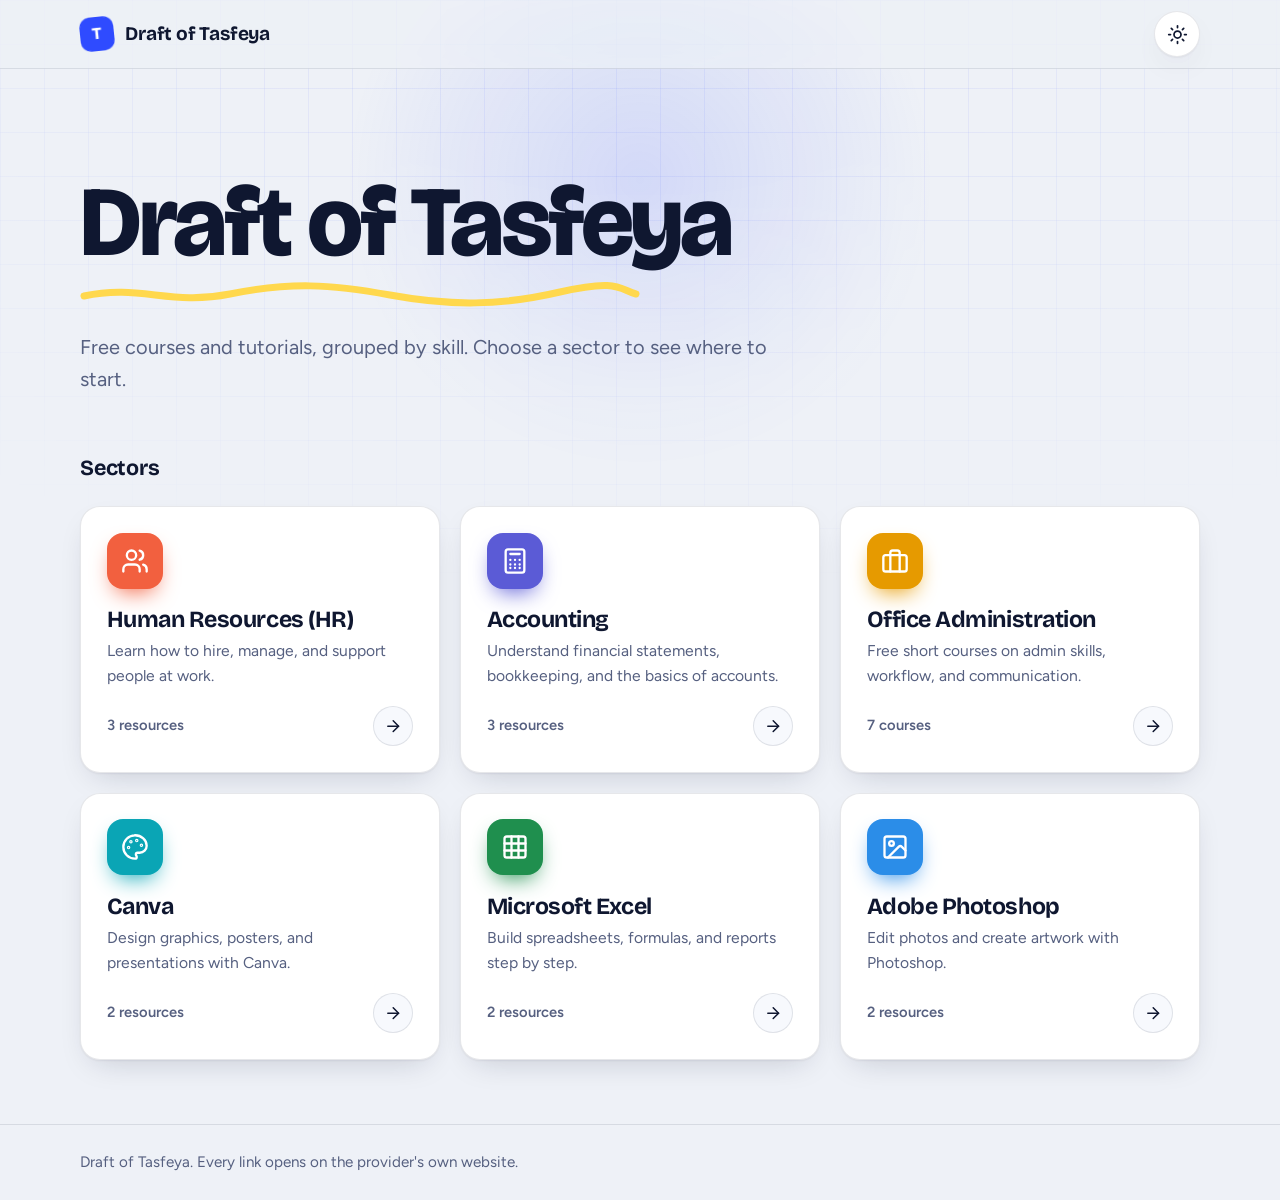
==== tasfeya/index.html @ 1745599a "resources" ====
<!DOCTYPE html>
<html lang="en" data-theme="light">
<head>
<meta charset="utf-8">
<meta name="viewport" content="width=device-width, initial-scale=1, viewport-fit=cover">
<title>Draft of Tasfeya</title>
<meta name="description" content="Free courses and tutorials for HR, accounting, office administration, Canva, Excel, and Photoshop.">
<meta name="theme-color" content="#eef1f7" media="(prefers-color-scheme: light)">
<meta name="theme-color" content="#0a0e1f" media="(prefers-color-scheme: dark)">
<link rel="icon" href="data:image/svg+xml,%3Csvg xmlns='http://www.w3.org/2000/svg' viewBox='0 0 32 32'%3E%3Crect width='32' height='32' rx='9' fill='%232f4bff'/%3E%3Ctext x='16' y='23' font-family='Arial' font-weight='800' font-size='20' text-anchor='middle' fill='white'%3ET%3C/text%3E%3C/svg%3E">
<link rel="preconnect" href="https://fonts.googleapis.com">
<link rel="preconnect" href="https://fonts.gstatic.com" crossorigin>
<link href="https://fonts.googleapis.com/css2?family=Bricolage+Grotesque:opsz,wght@12..96,500;12..96,600;12..96,700;12..96,800&family=Figtree:wght@400;500;600;700&display=swap" rel="stylesheet">
<script>
(function(){var t;try{t=localStorage.getItem('tasfeya-theme')}catch(e){}
if(!t)t=window.matchMedia('(prefers-color-scheme: dark)').matches?'dark':'light';
document.documentElement.setAttribute('data-theme',t);})();
</script>
<link rel="stylesheet" href="css/style.css">
</head>
<body>
<div class="bg" aria-hidden="true"></div>
<header class="site-header">
  <div class="wrap bar">
    <a class="brand" href="index.html" aria-label="Draft of Tasfeya home"><span class="brand-mark">T</span><span>Draft of Tasfeya</span></a>
    <button class="theme-toggle" type="button" aria-label="Switch color mode"><svg class="icon sun" viewBox="0 0 24 24" aria-hidden="true"><circle cx="12" cy="12" r="4"/><path d="M12 2v2M12 20v2M4.93 4.93l1.41 1.41M17.66 17.66l1.41 1.41M2 12h2M20 12h2M4.93 19.07l1.41-1.41M17.66 6.34l1.41-1.41"/></svg><svg class="icon moon" viewBox="0 0 24 24" aria-hidden="true"><path d="M12 3a6 6 0 0 0 9 9 9 9 0 1 1-9-9Z"/></svg></button>
  </div>
</header>
<main>
  <section class="hero wrap">
    <h1>Draft of Tasfeya</h1>
    <svg class="squiggle" viewBox="0 0 560 24" preserveAspectRatio="none" aria-hidden="true"><path d="M4 14 C 60 2, 90 24, 150 12 S 250 2, 310 13 S 420 24, 480 10 S 540 8, 556 12"/></svg>
    <p class="lead">Free courses and tutorials, grouped by skill. Choose a sector to see where to start.</p>
  </section>
  <section class="wrap" aria-labelledby="sectors-h">
    <h2 class="section-title" id="sectors-h">Sectors</h2>
    <div class="sectors">
      <a class="sector" href="hr.html" style="--c:#f2603f;--i:0">
        <span class="tile"><svg class="icon" viewBox="0 0 24 24" aria-hidden="true"><path d="M16 21v-2a4 4 0 0 0-4-4H6a4 4 0 0 0-4 4v2"/><circle cx="9" cy="7" r="4"/><path d="M22 21v-2a4 4 0 0 0-3-3.87"/><path d="M16 3.13a4 4 0 0 1 0 7.75"/></svg></span>
        <div><h3>Human Resources (HR)</h3><p>Learn how to hire, manage, and support people at work.</p></div>
        <div class="sector-foot"><span>3 resources</span><span class="go"><svg class="icon" viewBox="0 0 24 24" aria-hidden="true"><path d="M5 12h14"/><path d="m12 5 7 7-7 7"/></svg></span></div>
      </a>
      <a class="sector" href="acc.html" style="--c:#5b5bd6;--i:1">
        <span class="tile"><svg class="icon" viewBox="0 0 24 24" aria-hidden="true"><rect x="4" y="2" width="16" height="20" rx="2"/><path d="M8 6h8"/><path d="M8 11h.01M12 11h.01M16 11h.01M8 15h.01M12 15h.01M16 15h.01M8 18h.01M12 18h.01M16 18h.01"/></svg></span>
        <div><h3>Accounting</h3><p>Understand financial statements, bookkeeping, and the basics of accounts.</p></div>
        <div class="sector-foot"><span>3 resources</span><span class="go"><svg class="icon" viewBox="0 0 24 24" aria-hidden="true"><path d="M5 12h14"/><path d="m12 5 7 7-7 7"/></svg></span></div>
      </a>
      <a class="sector" href="ofad.html" style="--c:#e69a00;--i:2">
        <span class="tile"><svg class="icon" viewBox="0 0 24 24" aria-hidden="true"><rect x="2" y="7" width="20" height="14" rx="2"/><path d="M16 21V5a2 2 0 0 0-2-2h-4a2 2 0 0 0-2 2v16"/></svg></span>
        <div><h3>Office Administration</h3><p>Free short courses on admin skills, workflow, and communication.</p></div>
        <div class="sector-foot"><span>7 courses</span><span class="go"><svg class="icon" viewBox="0 0 24 24" aria-hidden="true"><path d="M5 12h14"/><path d="m12 5 7 7-7 7"/></svg></span></div>
      </a>
      <a class="sector" href="canva.html" style="--c:#0aa5b5;--i:3">
        <span class="tile"><svg class="icon" viewBox="0 0 24 24" aria-hidden="true"><circle cx="13.5" cy="6.5" r=".5"/><circle cx="17.5" cy="10.5" r=".5"/><circle cx="8.5" cy="7.5" r=".5"/><circle cx="6.5" cy="12.5" r=".5"/><path d="M12 2C6.5 2 2 6.5 2 12s4.5 10 10 10c.93 0 1.5-.67 1.5-1.5 0-.39-.15-.74-.39-1.04-.23-.29-.38-.63-.38-1.04 0-.83.67-1.5 1.5-1.5H16c3.31 0 6-2.69 6-6 0-4.96-4.5-9-10-9z"/></svg></span>
        <div><h3>Canva</h3><p>Design graphics, posters, and presentations with Canva.</p></div>
        <div class="sector-foot"><span>2 resources</span><span class="go"><svg class="icon" viewBox="0 0 24 24" aria-hidden="true"><path d="M5 12h14"/><path d="m12 5 7 7-7 7"/></svg></span></div>
      </a>
      <a class="sector" href="msx.html" style="--c:#1f8f4e;--i:4">
        <span class="tile"><svg class="icon" viewBox="0 0 24 24" aria-hidden="true"><rect x="3" y="3" width="18" height="18" rx="2"/><path d="M3 9h18M3 15h18M9 3v18M15 3v18"/></svg></span>
        <div><h3>Microsoft Excel</h3><p>Build spreadsheets, formulas, and reports step by step.</p></div>
        <div class="sector-foot"><span>2 resources</span><span class="go"><svg class="icon" viewBox="0 0 24 24" aria-hidden="true"><path d="M5 12h14"/><path d="m12 5 7 7-7 7"/></svg></span></div>
      </a>
      <a class="sector" href="adobe.html" style="--c:#2b8de8;--i:5">
        <span class="tile"><svg class="icon" viewBox="0 0 24 24" aria-hidden="true"><rect x="3" y="3" width="18" height="18" rx="2"/><circle cx="9" cy="9" r="2"/><path d="m21 15-3.09-3.09a2 2 0 0 0-2.82 0L6 21"/></svg></span>
        <div><h3>Adobe Photoshop</h3><p>Edit photos and create artwork with Photoshop.</p></div>
        <div class="sector-foot"><span>2 resources</span><span class="go"><svg class="icon" viewBox="0 0 24 24" aria-hidden="true"><path d="M5 12h14"/><path d="m12 5 7 7-7 7"/></svg></span></div>
      </a>
    </div>
  </section>
</main>
<footer class="site-footer"><div class="wrap">Draft of Tasfeya. Every link opens on the provider's own website.</div></footer>
<script src="js/main.js"></script>
</body>
</html>
---- tasfeya/css/style.css ----
/* Draft of Tasfeya — shared styles */
:root{
  --bg:#eef1f7; --bg-2:#e4e9f3; --surface:#ffffff; --surface-2:#f7f9fd;
  --text:#0f1730; --muted:#566080; --line:rgba(15,23,48,.10); --grid:rgba(47,75,255,.07);
  --accent:#2f4bff; --accent-ink:#ffffff; --mark:#ffd84d;
  --shadow:0 1px 2px rgba(15,23,48,.06),0 12px 32px -14px rgba(15,23,48,.22);
  --shadow-hover:0 2px 4px rgba(15,23,48,.08),0 26px 50px -18px rgba(15,23,48,.34);
  --glow:rgba(47,75,255,.14);
  --radius:20px; --gap:1.25rem; --maxw:1120px;
  --font-display:"Bricolage Grotesque","Segoe UI",system-ui,sans-serif;
  --font-body:"Figtree","Segoe UI",system-ui,-apple-system,sans-serif;
  color-scheme:light;
}
:root[data-theme="dark"]{
  --bg:#0a0e1f; --bg-2:#0f1530; --surface:#121936; --surface-2:#0e1430;
  --text:#e9edfb; --muted:#97a0c4; --line:rgba(190,205,255,.12); --grid:rgba(125,140,255,.09);
  --accent:#8b98ff; --accent-ink:#0a0e1f; --mark:#ffd84d;
  --shadow:0 1px 2px rgba(0,0,0,.4),0 14px 34px -14px rgba(0,0,0,.7);
  --shadow-hover:0 2px 4px rgba(0,0,0,.5),0 28px 54px -16px rgba(0,0,0,.85);
  --glow:rgba(139,152,255,.18);
  color-scheme:dark;
}
*,*::before,*::after{box-sizing:border-box}
html{-webkit-text-size-adjust:100%;scroll-behavior:smooth}
body{
  margin:0;min-height:100vh;display:flex;flex-direction:column;
  font-family:var(--font-body);font-size:1.0625rem;line-height:1.6;color:var(--text);
  background:var(--bg);overflow-x:hidden;
  transition:background-color .45s ease,color .45s ease;
  animation:pageIn .5s ease both;
}
body.leaving{animation:pageOut .22s ease forwards}
@keyframes pageIn{from{opacity:0}to{opacity:1}}
@keyframes pageOut{to{opacity:0;transform:translateY(-6px)}}

/* Drafting-paper background with a pointer spotlight */
.bg{position:fixed;inset:0;z-index:-1;pointer-events:none;
  background-image:
    linear-gradient(var(--grid) 1px,transparent 1px),
    linear-gradient(90deg,var(--grid) 1px,transparent 1px);
  background-size:44px 44px;
  -webkit-mask-image:radial-gradient(ellipse 80% 70% at 50% 0%,#000 30%,transparent 100%);
          mask-image:radial-gradient(ellipse 80% 70% at 50% 0%,#000 30%,transparent 100%);
}
.bg::after{content:"";position:absolute;inset:0;
  background:radial-gradient(420px circle at var(--px,50%) var(--py,20%),var(--glow),transparent 70%);
  transition:opacity .4s}

a{color:inherit;text-decoration:none}
:focus-visible{outline:3px solid var(--accent);outline-offset:3px;border-radius:10px}
.wrap{width:min(100% - 2.5rem,var(--maxw));margin-inline:auto}

/* Header */
.site-header{position:sticky;top:0;z-index:20;
  background:color-mix(in srgb,var(--bg) 78%,transparent);
  -webkit-backdrop-filter:blur(14px) saturate(1.3);backdrop-filter:blur(14px) saturate(1.3);
  border-bottom:1px solid var(--line)}
.bar{display:flex;align-items:center;justify-content:space-between;gap:1rem;min-height:68px}
.brand{display:flex;align-items:center;gap:.7rem;font-family:var(--font-display);font-weight:700;font-size:1.2rem;letter-spacing:-.01em}
.brand-mark{width:34px;height:34px;border-radius:10px;display:grid;place-items:center;
  background:var(--accent);color:var(--accent-ink);font-weight:800;font-size:1.05rem;
  transform:rotate(-6deg);transition:transform .35s cubic-bezier(.3,1.6,.5,1)}
.brand:hover .brand-mark{transform:rotate(6deg) scale(1.06)}
.icon{width:1.25em;height:1.25em;fill:none;stroke:currentColor;stroke-width:2;stroke-linecap:round;stroke-linejoin:round;flex:none}

.theme-toggle{position:relative;width:46px;height:46px;border-radius:50%;border:1px solid var(--line);
  background:var(--surface);color:var(--text);cursor:pointer;display:grid;place-items:center;
  box-shadow:var(--shadow);transition:transform .3s,background-color .3s}
.theme-toggle:hover{transform:rotate(18deg) scale(1.06)}
.theme-toggle .icon{position:absolute;width:21px;height:21px;transition:transform .5s cubic-bezier(.3,1.4,.5,1),opacity .3s}
.theme-toggle .moon{opacity:0;transform:rotate(-90deg) scale(.4)}
:root[data-theme="dark"] .theme-toggle .sun{opacity:0;transform:rotate(90deg) scale(.4)}
:root[data-theme="dark"] .theme-toggle .moon{opacity:1;transform:none}

/* Hero */
.hero{padding:clamp(3rem,9vw,6.5rem) 0 clamp(2rem,5vw,3.5rem)}
.hero h1,.page-hero h1{font-family:var(--font-display);font-weight:800;letter-spacing:-.035em;line-height:1;margin:0}
.hero h1{font-size:clamp(2.8rem,9.5vw,6.2rem);animation:rise .8s cubic-bezier(.2,.8,.2,1) both}
.squiggle{display:block;width:min(100%,560px);height:auto;margin-top:.6rem;overflow:visible}
.squiggle path{fill:none;stroke:var(--mark);stroke-width:7;stroke-linecap:round;stroke-dasharray:640;stroke-dashoffset:640;
  animation:draw 1.1s .5s cubic-bezier(.6,.1,.2,1) forwards}
@keyframes draw{to{stroke-dashoffset:0}}
.lead{max-width:56ch;color:var(--muted);font-size:clamp(1.05rem,2.4vw,1.25rem);margin:1.6rem 0 0;animation:rise .8s .15s cubic-bezier(.2,.8,.2,1) both}
@keyframes rise{from{opacity:0;transform:translateY(22px)}to{opacity:1;transform:none}}

/* Dashboard */
main{flex:1}
.section-title{font-family:var(--font-display);font-size:1.35rem;font-weight:700;letter-spacing:-.01em;margin:0 0 1.25rem}
.sectors{display:flex;flex-wrap:wrap;gap:var(--gap);padding-bottom:4rem}
.sector{--c:var(--accent);position:relative;isolation:isolate;overflow:hidden;
  flex:1 1 calc((100% - 2 * var(--gap)) / 3);min-width:260px;
  display:flex;flex-direction:column;gap:1.1rem;padding:1.6rem;min-height:230px;
  background:var(--surface);border:1px solid var(--line);border-radius:var(--radius);box-shadow:var(--shadow);
  transform:perspective(900px) rotateX(var(--rx,0deg)) rotateY(var(--ry,0deg));
  transition:transform .25s ease,box-shadow .3s ease,border-color .3s ease,background-color .45s;
  animation:rise .7s calc(.35s + var(--i) * 70ms) cubic-bezier(.2,.8,.2,1) both}
.sector::before{content:"";position:absolute;inset:0;z-index:-1;opacity:0;transition:opacity .3s;
  background:radial-gradient(320px circle at var(--mx,50%) var(--my,50%),color-mix(in srgb,var(--c) 22%,transparent),transparent 70%)}
.sector:hover{box-shadow:var(--shadow-hover);border-color:color-mix(in srgb,var(--c) 55%,var(--line))}
.sector:hover::before{opacity:1}
.tile{width:56px;height:56px;border-radius:16px;display:grid;place-items:center;color:#fff;background:var(--c);
  box-shadow:0 10px 22px -8px var(--c);transition:transform .4s cubic-bezier(.3,1.6,.5,1)}
.tile .icon{width:28px;height:28px}
.sector:hover .tile{transform:rotate(-8deg) scale(1.1)}
.sector h3{font-family:var(--font-display);font-size:1.45rem;line-height:1.15;letter-spacing:-.02em;margin:0}
.sector p{margin:.35rem 0 0;color:var(--muted);font-size:.98rem}
.sector-foot{margin-top:auto;display:flex;align-items:center;justify-content:space-between;font-size:.92rem;font-weight:600;color:var(--muted)}
.go{width:40px;height:40px;border-radius:50%;display:grid;place-items:center;border:1px solid var(--line);
  background:var(--surface-2);color:var(--text);transition:background-color .3s,color .3s,transform .3s}
.sector:hover .go{background:var(--c);color:#fff;transform:translateX(4px)}

/* Sub pages */
.back{display:inline-flex;align-items:center;gap:.5rem;font-weight:600;color:var(--muted);padding:.5rem .9rem .5rem .6rem;border-radius:999px;
  border:1px solid var(--line);background:var(--surface);transition:color .2s,transform .2s,border-color .2s;margin-top:1.8rem}
.back:hover{color:var(--text);transform:translateX(-3px);border-color:var(--accent)}
.page-hero{--c:var(--accent);padding:2.2rem 0 2rem;display:flex;align-items:center;gap:1.4rem;animation:rise .7s cubic-bezier(.2,.8,.2,1) both}
.page-hero .tile{width:72px;height:72px;border-radius:22px}
.page-hero .tile .icon{width:36px;height:36px}
.page-hero h1{font-size:clamp(2rem,6vw,3.6rem)}
.page-hero p{margin:.6rem 0 0;color:var(--muted);max-width:52ch}
.resources{display:flex;flex-direction:column;gap:1rem;padding-bottom:4rem;--c:var(--accent)}
.resource{display:flex;align-items:center;gap:1.2rem;padding:1.3rem 1.5rem;background:var(--surface);
  border:1px solid var(--line);border-radius:var(--radius);box-shadow:var(--shadow);position:relative;overflow:hidden;
  transition:transform .3s cubic-bezier(.2,.8,.2,1),box-shadow .3s,border-color .3s,background-color .45s;
  animation:rise .6s calc(.15s + var(--i) * 80ms) cubic-bezier(.2,.8,.2,1) both}
.resource::before{content:"";position:absolute;left:0;top:0;bottom:0;width:5px;background:var(--c);transform:scaleY(.35);transform-origin:center;transition:transform .35s}
.resource:hover{transform:translateX(6px);box-shadow:var(--shadow-hover);border-color:color-mix(in srgb,var(--c) 55%,var(--line))}
.resource:hover::before{transform:scaleY(1)}
.res-body{flex:1;min-width:0}
.provider{display:inline-block;font-size:.85rem;font-weight:700;color:var(--c);margin-bottom:.15rem}
:root[data-theme="dark"] .provider{color:color-mix(in srgb,var(--c) 60%,#fff)}
.res-title{font-family:var(--font-display);font-size:1.22rem;font-weight:600;line-height:1.3;letter-spacing:-.01em;margin:0;overflow-wrap:anywhere}
.res-host{color:var(--muted);font-size:.9rem;margin:.2rem 0 0;overflow-wrap:anywhere}
.open-ico{width:44px;height:44px;border-radius:50%;display:grid;place-items:center;flex:none;border:1px solid var(--line);
  background:var(--surface-2);transition:background-color .3s,color .3s,transform .3s}
.resource:hover .open-ico{background:var(--c);color:#fff;transform:rotate(45deg)}

/* Dropdown (Office Administration) */
.dropdown{background:var(--surface);border:1px solid var(--line);border-radius:var(--radius);box-shadow:var(--shadow);
  overflow:hidden;transition:border-color .3s,box-shadow .3s,background-color .45s;animation:rise .6s .15s cubic-bezier(.2,.8,.2,1) both}
.dropdown.open{border-color:color-mix(in srgb,var(--c) 55%,var(--line));box-shadow:var(--shadow-hover)}
.dd-trigger{width:100%;display:flex;align-items:center;gap:1.2rem;padding:1.3rem 1.5rem;background:none;border:0;color:inherit;
  font:inherit;text-align:left;cursor:pointer}
.dd-trigger:hover .chev{background:var(--surface-2)}
.chev{width:44px;height:44px;border-radius:50%;display:grid;place-items:center;flex:none;border:1px solid var(--line);transition:transform .45s cubic-bezier(.3,1.4,.5,1),background-color .3s,color .3s}
.dropdown.open .chev{transform:rotate(180deg);background:var(--c);color:#fff;border-color:var(--c)}
.dd-panel{display:grid;grid-template-rows:0fr;transition:grid-template-rows .5s cubic-bezier(.2,.8,.2,1)}
.dropdown.open .dd-panel{grid-template-rows:1fr}
.dd-inner{overflow:hidden;min-height:0}
.dd-list{list-style:none;margin:0;padding:.25rem 1rem 1rem;display:grid;gap:.5rem;border-top:1px solid var(--line);padding-top:1rem;margin-inline:1rem}
.dd-list{margin-inline:0;padding-inline:1rem}
.dd-item a{display:flex;align-items:center;gap:1rem;padding:.9rem 1.1rem;border-radius:14px;background:var(--surface-2);border:1px solid transparent;
  font-weight:600;line-height:1.35;opacity:0;transform:translateY(-8px);
  transition:opacity .35s,transform .35s,background-color .25s,border-color .25s,padding-left .25s}
.dropdown.open .dd-item a{opacity:1;transform:none;transition-delay:calc(var(--i) * 45ms),calc(var(--i) * 45ms),0s,0s,0s}
.dd-item a:hover{border-color:var(--c);background:color-mix(in srgb,var(--c) 10%,var(--surface-2));padding-left:1.5rem}
.dd-item .icon{margin-left:auto;color:var(--muted);transition:color .2s,transform .25s}
.dd-item a:hover .icon{color:var(--c);transform:translate(2px,-2px)}
.dd-dot{width:10px;height:10px;border-radius:50%;background:var(--c);flex:none}

/* Footer */
.site-footer{border-top:1px solid var(--line);padding:1.6rem 0;color:var(--muted);font-size:.95rem}

/* Responsive */
@media (max-width:980px){
  .sector{flex-basis:calc((100% - var(--gap)) / 2)}
}
@media (max-width:640px){
  :root{--gap:1rem;--radius:18px}
  body{font-size:1rem}
  .wrap{width:min(100% - 1.75rem,var(--maxw))}
  .sector{flex-basis:100%;min-height:0;padding:1.35rem}
  .page-hero{flex-direction:column;align-items:flex-start;gap:1rem}
  .resource,.dd-trigger{padding:1.1rem}
  .resource:hover{transform:none}
}
@media (hover:none){.sector{transform:none!important}}
@media (prefers-reduced-motion:reduce){
  *,*::before,*::after{animation-duration:.01ms!important;animation-delay:0s!important;transition-duration:.01ms!important;transition-delay:0s!important}
  .squiggle path{stroke-dashoffset:0}
  html{scroll-behavior:auto}
}
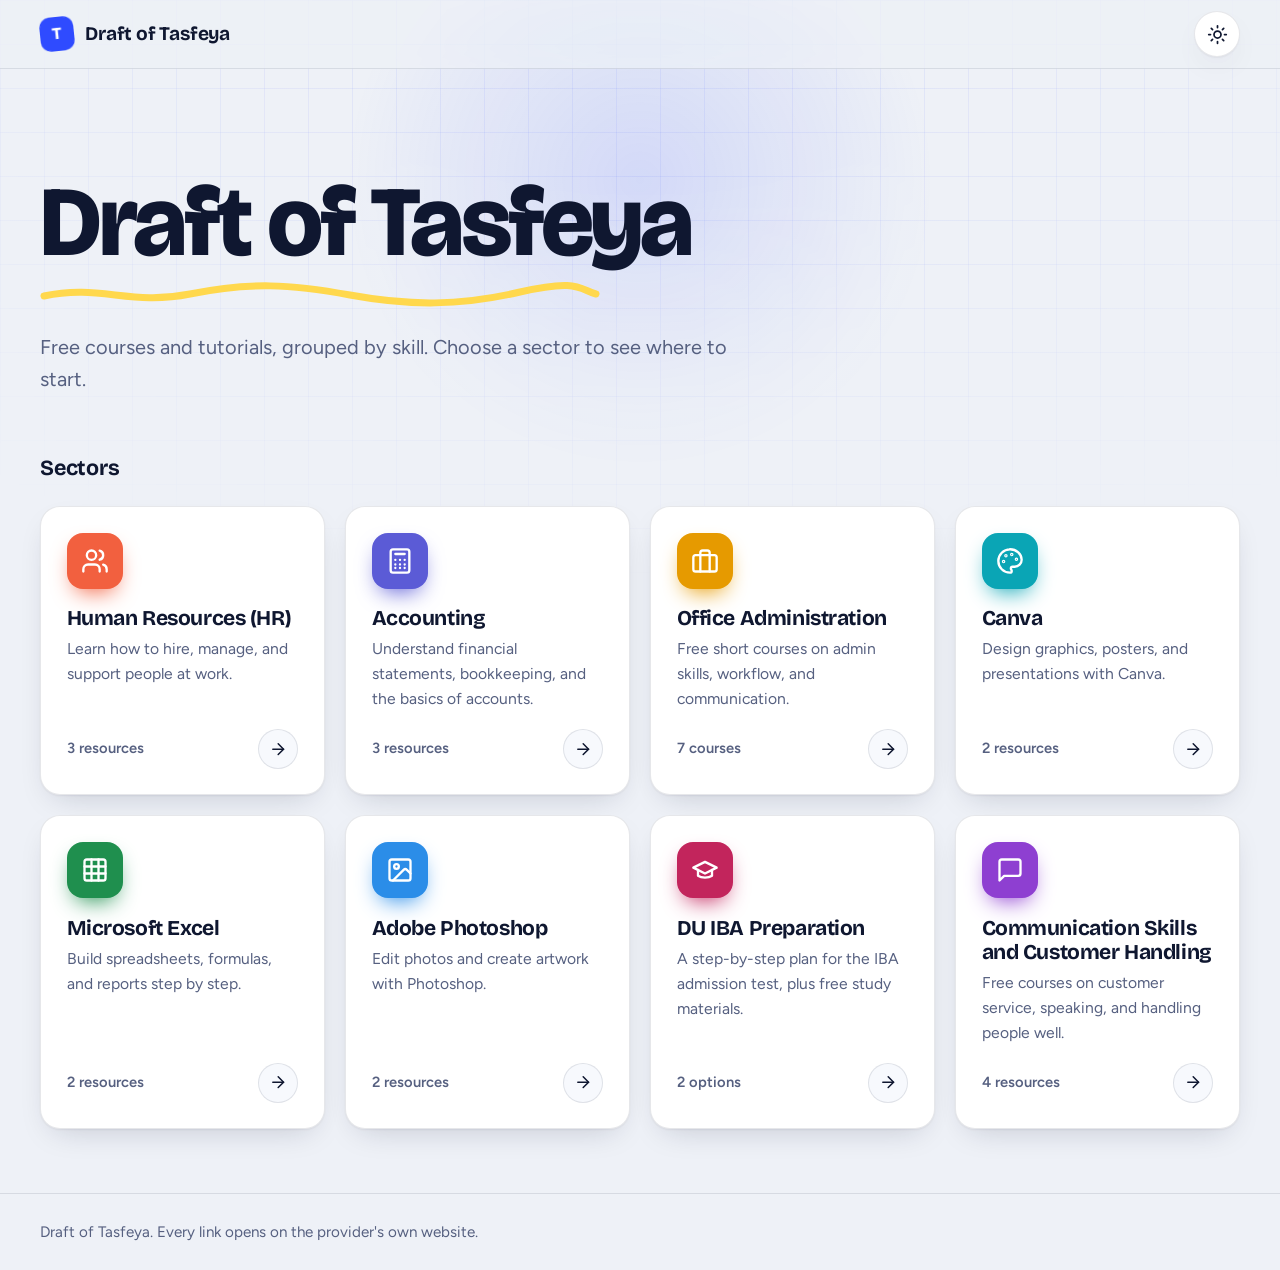
==== commit 490be49a: "Add new sections for IBA and Communication Skills" ====
--- a/tasfeya/index.html
+++ b/tasfeya/index.html
@@ -65,6 +65,16 @@
         <div><h3>Adobe Photoshop</h3><p>Edit photos and create artwork with Photoshop.</p></div>
         <div class="sector-foot"><span>2 resources</span><span class="go"><svg class="icon" viewBox="0 0 24 24" aria-hidden="true"><path d="M5 12h14"/><path d="m12 5 7 7-7 7"/></svg></span></div>
       </a>
+      <a class="sector" href="iba.html" style="--c:#c2255c;--i:6">
+        <span class="tile"><svg class="icon" viewBox="0 0 24 24" aria-hidden="true"><path d="M22 10 12 5 2 10l10 5 10-5Z"/><path d="M6 12v5c3 2 9 2 12 0v-5"/></svg></span>
+        <div><h3>DU IBA Preparation</h3><p>A step-by-step plan for the IBA admission test, plus free study materials.</p></div>
+        <div class="sector-foot"><span>2 options</span><span class="go"><svg class="icon" viewBox="0 0 24 24" aria-hidden="true"><path d="M5 12h14"/><path d="m12 5 7 7-7 7"/></svg></span></div>
+      </a>
+      <a class="sector" href="csch.html" style="--c:#8e3fd1;--i:7">
+        <span class="tile"><svg class="icon" viewBox="0 0 24 24" aria-hidden="true"><path d="M21 15a2 2 0 0 1-2 2H7l-4 4V5a2 2 0 0 1 2-2h14a2 2 0 0 1 2 2z"/></svg></span>
+        <div><h3>Communication Skills and Customer Handling</h3><p>Free courses on customer service, speaking, and handling people well.</p></div>
+        <div class="sector-foot"><span>4 resources</span><span class="go"><svg class="icon" viewBox="0 0 24 24" aria-hidden="true"><path d="M5 12h14"/><path d="m12 5 7 7-7 7"/></svg></span></div>
+      </a>
     </div>
   </section>
 </main>
--- a/tasfeya/css/style.css
+++ b/tasfeya/css/style.css
@@ -6,7 +6,8 @@
   --shadow:0 1px 2px rgba(15,23,48,.06),0 12px 32px -14px rgba(15,23,48,.22);
   --shadow-hover:0 2px 4px rgba(15,23,48,.08),0 26px 50px -18px rgba(15,23,48,.34);
   --glow:rgba(47,75,255,.14);
-  --radius:20px; --gap:1.25rem; --maxw:1120px;
+  --radius:20px; --gap:1.25rem; --maxw:1200px;
+  --t0:#f2603f; --t1:#5b5bd6; --t2:#e69a00; --t3:#0aa5b5; --t4:#1f8f4e; --t5:#c2255c;
   --font-display:"Bricolage Grotesque","Segoe UI",system-ui,sans-serif;
   --font-body:"Figtree","Segoe UI",system-ui,-apple-system,sans-serif;
   color-scheme:light;
@@ -88,7 +89,7 @@
 .section-title{font-family:var(--font-display);font-size:1.35rem;font-weight:700;letter-spacing:-.01em;margin:0 0 1.25rem}
 .sectors{display:flex;flex-wrap:wrap;gap:var(--gap);padding-bottom:4rem}
 .sector{--c:var(--accent);position:relative;isolation:isolate;overflow:hidden;
-  flex:1 1 calc((100% - 2 * var(--gap)) / 3);min-width:260px;
+  flex:1 1 calc((100% - 3 * var(--gap)) / 4);min-width:0;
   display:flex;flex-direction:column;gap:1.1rem;padding:1.6rem;min-height:230px;
   background:var(--surface);border:1px solid var(--line);border-radius:var(--radius);box-shadow:var(--shadow);
   transform:perspective(900px) rotateX(var(--rx,0deg)) rotateY(var(--ry,0deg));
@@ -102,7 +103,7 @@
   box-shadow:0 10px 22px -8px var(--c);transition:transform .4s cubic-bezier(.3,1.6,.5,1)}
 .tile .icon{width:28px;height:28px}
 .sector:hover .tile{transform:rotate(-8deg) scale(1.1)}
-.sector h3{font-family:var(--font-display);font-size:1.45rem;line-height:1.15;letter-spacing:-.02em;margin:0}
+.sector h3{font-family:var(--font-display);font-size:1.32rem;line-height:1.15;letter-spacing:-.02em;margin:0}
 .sector p{margin:.35rem 0 0;color:var(--muted);font-size:.98rem}
 .sector-foot{margin-top:auto;display:flex;align-items:center;justify-content:space-between;font-size:.92rem;font-weight:600;color:var(--muted)}
 .go{width:40px;height:40px;border-radius:50%;display:grid;place-items:center;border:1px solid var(--line);
@@ -158,11 +159,60 @@
 .dd-item a:hover .icon{color:var(--c);transform:translate(2px,-2px)}
 .dd-dot{width:10px;height:10px;border-radius:50%;background:var(--c);flex:none}
 
+/* Tabs (DU IBA page) */
+[hidden]{display:none!important}
+.tabs{display:flex;gap:.5rem;padding:.4rem;margin:0 0 1.5rem;width:max-content;max-width:100%;background:var(--surface);
+  border:1px solid var(--line);border-radius:999px;box-shadow:var(--shadow);overflow-x:auto}
+.tab{display:inline-flex;align-items:center;gap:.55rem;border:0;background:transparent;color:var(--muted);font:inherit;font-weight:700;
+  padding:.7rem 1.2rem;border-radius:999px;cursor:pointer;white-space:nowrap;transition:background-color .3s,color .3s,transform .2s}
+.tab:hover{color:var(--text)}
+.tab[aria-selected="true"]{background:var(--c);color:#fff;box-shadow:0 8px 20px -8px var(--c)}
+.panel{padding-bottom:4rem}
+.panel:not([hidden]){animation:rise .55s cubic-bezier(.2,.8,.2,1) both}
+
+/* Notice board */
+.board{position:relative;padding:clamp(1.1rem,3vw,2rem);border-radius:calc(var(--radius) + 6px);border:2px dashed var(--line);
+  background-color:var(--surface-2);background-image:radial-gradient(var(--line) 1.2px,transparent 1.2px);background-size:22px 22px;
+  transition:background-color .45s}
+.board-title{font-family:var(--font-display);font-size:clamp(1.3rem,3.5vw,1.8rem);letter-spacing:-.02em;margin:0 0 1.6rem}
+.notes{display:grid;grid-template-columns:repeat(2,minmax(0,1fr));gap:1.6rem 1.4rem;align-items:start}
+.note{--tone:var(--c);position:relative;padding:1.7rem 1.4rem 1.4rem;background:var(--surface);border:1px solid var(--line);
+  border-top:6px solid var(--tone);border-radius:14px;box-shadow:var(--shadow);transform:rotate(var(--tilt,0deg));
+  transition:transform .35s cubic-bezier(.2,.8,.2,1),box-shadow .3s,background-color .45s;
+  animation:rise .6s calc(.1s + var(--i) * 90ms) cubic-bezier(.2,.8,.2,1) both}
+.note:hover{transform:rotate(0) translateY(-4px);box-shadow:var(--shadow-hover)}
+.pin{position:absolute;top:-14px;left:50%;width:18px;height:18px;margin-left:-9px;border-radius:50%;background:var(--tone);
+  box-shadow:inset -3px -3px 0 rgba(0,0,0,.22),0 4px 6px rgba(0,0,0,.25)}
+.note h3{display:flex;align-items:flex-start;gap:.8rem;margin:0 0 .9rem;font-family:var(--font-display);font-size:1.2rem;line-height:1.25;letter-spacing:-.01em}
+.step{flex:none;width:34px;height:34px;border-radius:50%;display:grid;place-items:center;background:var(--tone);color:#fff;font-size:1rem;font-weight:800}
+.note p{margin:0 0 .8rem;color:var(--muted);font-size:.98rem}
+.note-rows{margin:0;display:grid;gap:.75rem}
+.note-rows dt{font-weight:700;font-size:.98rem}
+.note-rows dd{margin:.1rem 0 0;color:var(--muted);font-size:.95rem}
+.note-links{list-style:none;margin:0;padding:0;display:grid;gap:.6rem}
+.note-links a{display:grid;grid-template-columns:1fr auto;column-gap:.8rem;align-items:center;padding:.8rem 1rem;border-radius:12px;
+  background:var(--surface-2);border:1px solid transparent;transition:border-color .25s,transform .25s,background-color .3s}
+.note-links a:hover{border-color:var(--tone);transform:translateX(3px)}
+.note-links strong{font-size:.98rem}
+.note-links span{grid-column:1;color:var(--muted);font-size:.9rem}
+.note-links .icon{grid-column:2;grid-row:1 / span 2;color:var(--muted)}
+.note-btn{margin-top:1rem;padding:.65rem 1.1rem;border-radius:999px;border:1px solid var(--tone);background:transparent;color:var(--text);
+  font:inherit;font-weight:700;cursor:pointer;transition:background-color .25s,color .25s}
+.note-btn:hover{background:var(--tone);color:#fff}
+
+/* Grouped resources */
+.group-title{font-family:var(--font-display);font-size:clamp(1.25rem,3vw,1.6rem);letter-spacing:-.02em;margin:0 0 .4rem}
+.materials .group-title{margin-top:2.2rem}
+.materials .group-title:first-child{margin-top:0}
+.sub-title{display:flex;align-items:center;gap:.6rem;margin:1.2rem 0 .8rem;font-size:1.02rem;font-weight:700;color:var(--muted)}
+.materials .resources{padding-bottom:0}
+.resources .group-title{margin-bottom:.4rem}
+
 /* Footer */
 .site-footer{border-top:1px solid var(--line);padding:1.6rem 0;color:var(--muted);font-size:.95rem}
 
 /* Responsive */
-@media (max-width:980px){
+@media (max-width:1100px){
   .sector{flex-basis:calc((100% - var(--gap)) / 2)}
 }
 @media (max-width:640px){
@@ -170,6 +220,8 @@
   body{font-size:1rem}
   .wrap{width:min(100% - 1.75rem,var(--maxw))}
   .sector{flex-basis:100%;min-height:0;padding:1.35rem}
+  .notes{grid-template-columns:minmax(0,1fr)}
+  .note{transform:none}
   .page-hero{flex-direction:column;align-items:flex-start;gap:1rem}
   .resource,.dd-trigger{padding:1.1rem}
   .resource:hover{transform:none}
